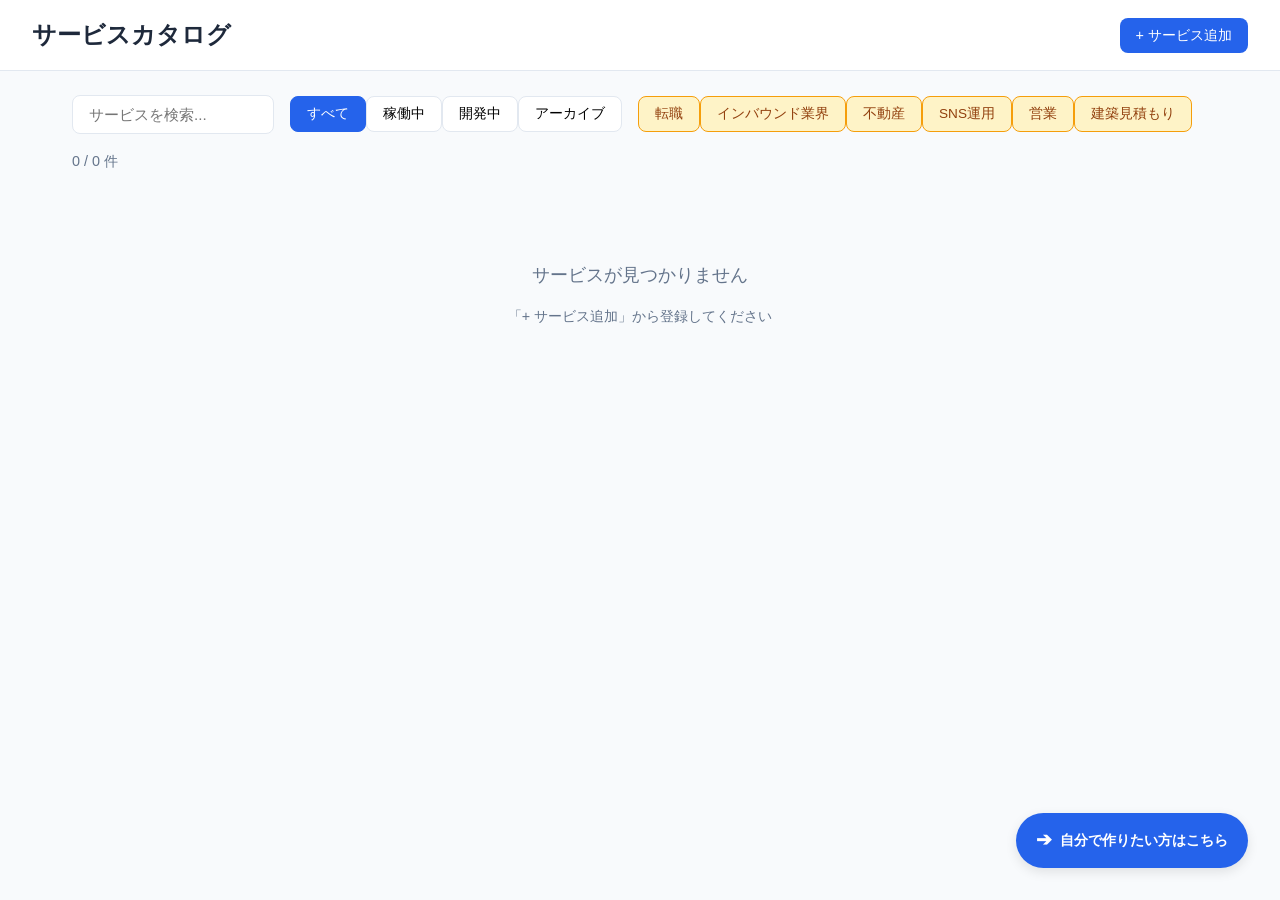
==== public/index.html @ 1c61c4a6 "Cloudflare Pages + D1構成に移行 - 静的ファイルをpublic/に移動 - Functions APIでD1データベース連携を追加 - schema.sql、wrangler.t" ====
<!DOCTYPE html>
<html lang="ja">
<head>
  <meta charset="UTF-8">
  <meta name="viewport" content="width=device-width, initial-scale=1.0">
  <title>サービスカタログ</title>
  <link rel="stylesheet" href="styles.css">
</head>
<body>
  <header class="header">
    <h1>サービスカタログ</h1>
    <div class="header-actions">
      <button class="btn btn-primary" onclick="openAddModal()">+ サービス追加</button>
    </div>
  </header>

  <div class="toolbar">
    <input type="text" class="search-box" id="searchBox" placeholder="サービスを検索...">
    <div id="filterButtons"></div>
    <div id="recommendedFilters"></div>
    <div id="industryFilter"></div>
    <span class="service-count" id="serviceCount"></span>
  </div>

  <div class="grid" id="serviceGrid"></div>

  <!-- Add / Edit Modal -->
  <div class="modal-overlay" id="modal">
    <div class="modal">
      <h2 id="modalTitle">サービス追加</h2>
      <input type="hidden" id="editId">
      <div class="form-group">
        <label>サービス名 *</label>
        <input type="text" id="fName" placeholder="My Awesome Tool">
      </div>
      <div class="form-group">
        <label>説明</label>
        <textarea id="fDesc" placeholder="このサービスの概要"></textarea>
      </div>
      <div class="form-group">
        <label>URL</label>
        <input type="text" id="fUrl" placeholder="https://example.pages.dev/my-tool">
      </div>
      <div class="form-group">
        <label>リポジトリURL</label>
        <input type="text" id="fRepo" placeholder="https://github.com/owner/repo">
      </div>
      <div class="form-group">
        <label>業界</label>
        <select id="fIndustry">
          <option value="">未選択</option>
          <option value="IT・通信">IT・通信</option>
          <option value="金融・保険">金融・保険</option>
          <option value="製造">製造</option>
          <option value="小売・EC">小売・EC</option>
          <option value="医療・ヘルスケア">医療・ヘルスケア</option>
          <option value="教育">教育</option>
          <option value="不動産・建設">不動産・建設</option>
          <option value="物流・運輸">物流・運輸</option>
          <option value="メディア・エンタメ">メディア・エンタメ</option>
          <option value="飲食・サービス">飲食・サービス</option>
          <option value="人材・HR">人材・HR</option>
          <option value="エネルギー">エネルギー</option>
          <option value="農業・食品">農業・食品</option>
          <option value="官公庁・公共">官公庁・公共</option>
          <option value="その他">その他</option>
        </select>
      </div>
      <div class="form-group">
        <label>タグ（カンマ区切り）</label>
        <input type="text" id="fTags" placeholder="AI, ツール, 自動化">
      </div>
      <div class="form-group">
        <label>画像URL（最大3枚）</label>
        <input type="text" id="fImage0" placeholder="画像1: https://example.com/image1.png" style="margin-bottom:0.4rem">
        <input type="text" id="fImage1" placeholder="画像2: https://example.com/image2.png" style="margin-bottom:0.4rem">
        <input type="text" id="fImage2" placeholder="画像3: https://example.com/image3.png">
      </div>
      <div class="form-group">
        <label>デモ動画URL</label>
        <input type="text" id="fDemoUrl" placeholder="https://youtube.com/watch?v=...">
      </div>
      <div class="form-group">
        <label>外注費</label>
        <input type="text" id="fCost" placeholder="30万円">
      </div>
      <div class="form-group">
        <label>ステータス</label>
        <select id="fStatus">
          <option value="active">稼働中</option>
          <option value="wip">開発中</option>
          <option value="archived">アーカイブ</option>
        </select>
      </div>
      <div class="form-group">
        <label>プラットフォーム</label>
        <select id="fPlatform">
          <option value="GitHub Pages">GitHub Pages</option>
          <option value="Cloudflare Pages">Cloudflare Pages</option>
          <option value="Vercel">Vercel</option>
          <option value="VPS">VPS</option>
          <option value="Other">その他</option>
        </select>
      </div>
      <div class="form-actions">
        <button class="btn btn-outline" onclick="closeModal()">キャンセル</button>
        <button class="btn btn-danger" id="deleteBtn" style="display:none" onclick="deleteService()">削除</button>
        <button class="btn btn-primary" onclick="saveService()">保存</button>
      </div>
    </div>
  </div>

  <a class="fab-contact" href="https://example.com/lp" target="_blank">
    <span class="fab-icon">&#10132;</span>
    <span class="fab-text">自分で作りたい方はこちら</span>
  </a>

  <script src="app.js"></script>
</body>
</html>
---- public/styles.css ----
:root {
  --primary: #2563eb;
  --primary-hover: #1d4ed8;
  --bg: #f8fafc;
  --card-bg: #ffffff;
  --text: #1e293b;
  --text-secondary: #64748b;
  --border: #e2e8f0;
  --tag-bg: #eff6ff;
  --tag-text: #2563eb;
  --success: #22c55e;
  --warning: #f59e0b;
  --danger: #ef4444;
  --shadow: 0 1px 3px rgba(0,0,0,0.1);
  --shadow-lg: 0 4px 12px rgba(0,0,0,0.1);
  --radius: 12px;
}

* { margin: 0; padding: 0; box-sizing: border-box; }

body {
  font-family: -apple-system, BlinkMacSystemFont, 'Segoe UI', Roboto, sans-serif;
  background: var(--bg);
  color: var(--text);
  line-height: 1.6;
}

/* Header */
.header {
  background: var(--card-bg);
  border-bottom: 1px solid var(--border);
  padding: 1rem 2rem;
  display: flex;
  align-items: center;
  justify-content: space-between;
  position: sticky;
  top: 0;
  z-index: 100;
}

.header h1 {
  font-size: 1.5rem;
  font-weight: 700;
}

.header-actions {
  display: flex;
  gap: 0.75rem;
  align-items: center;
}

/* Search & Filter */
.toolbar {
  max-width: 1200px;
  margin: 1.5rem auto;
  padding: 0 2rem;
  display: flex;
  gap: 1rem;
  flex-wrap: wrap;
  align-items: center;
}

.search-box {
  flex: 1;
  min-width: 200px;
  padding: 0.6rem 1rem;
  border: 1px solid var(--border);
  border-radius: 8px;
  font-size: 0.95rem;
  outline: none;
  transition: border-color 0.2s;
}

.search-box:focus {
  border-color: var(--primary);
}

.filter-btn {
  padding: 0.5rem 1rem;
  border: 1px solid var(--border);
  border-radius: 8px;
  background: var(--card-bg);
  cursor: pointer;
  font-size: 0.85rem;
  transition: all 0.2s;
}

.filter-btn:hover, .filter-btn.active {
  background: var(--primary);
  color: #fff;
  border-color: var(--primary);
}

.service-count {
  color: var(--text-secondary);
  font-size: 0.9rem;
  white-space: nowrap;
}

/* Grid */
.grid {
  max-width: 1200px;
  margin: 0 auto;
  padding: 0 2rem 2rem;
  display: grid;
  grid-template-columns: repeat(auto-fill, minmax(320px, 1fr));
  gap: 1.25rem;
}

/* Card */
.card {
  background: var(--card-bg);
  border: 1px solid var(--border);
  border-radius: var(--radius);
  padding: 1.5rem;
  transition: box-shadow 0.2s, transform 0.2s;
  display: flex;
  flex-direction: column;
  gap: 0.75rem;
}

.card:hover {
  box-shadow: var(--shadow-lg);
  transform: translateY(-2px);
}

.card-header {
  display: flex;
  justify-content: space-between;
  align-items: flex-start;
}

.card-title {
  font-size: 1.1rem;
  font-weight: 600;
}

.status-badge {
  font-size: 0.7rem;
  padding: 0.2rem 0.6rem;
  border-radius: 999px;
  font-weight: 600;
  text-transform: uppercase;
  white-space: nowrap;
}

.status-active { background: #dcfce7; color: #166534; }
.status-wip { background: #fef3c7; color: #92400e; }
.status-archived { background: #f1f5f9; color: #475569; }

.card-desc {
  color: var(--text-secondary);
  font-size: 0.9rem;
  flex: 1;
}

.card-tags {
  display: flex;
  flex-wrap: wrap;
  gap: 0.4rem;
}

.tag {
  background: var(--tag-bg);
  color: var(--tag-text);
  font-size: 0.75rem;
  padding: 0.15rem 0.5rem;
  border-radius: 999px;
  font-weight: 500;
}

.industry-badge {
  background: #f0fdf4;
  color: #166534;
  font-size: 0.75rem;
  padding: 0.15rem 0.5rem;
  border-radius: 999px;
  font-weight: 600;
  border: 1px solid #bbf7d0;
}

.industry-select {
  padding: 0.5rem 1rem;
  border: 1px solid var(--border);
  border-radius: 8px;
  background: var(--card-bg);
  font-size: 0.85rem;
  cursor: pointer;
  outline: none;
}

.industry-select:focus {
  border-color: var(--primary);
}

.card-meta {
  display: flex;
  justify-content: space-between;
  align-items: center;
  font-size: 0.8rem;
  color: var(--text-secondary);
  border-top: 1px solid var(--border);
  padding-top: 0.75rem;
}

.card-links a {
  color: var(--primary);
  text-decoration: none;
  font-size: 0.85rem;
  font-weight: 500;
  margin-left: 1rem;
}

.card-links a:hover {
  text-decoration: underline;
}

/* Buttons */
.btn {
  padding: 0.5rem 1rem;
  border: none;
  border-radius: 8px;
  cursor: pointer;
  font-size: 0.9rem;
  font-weight: 500;
  transition: all 0.2s;
}

.btn-primary {
  background: var(--primary);
  color: #fff;
}

.btn-primary:hover {
  background: var(--primary-hover);
}

.btn-outline {
  background: transparent;
  border: 1px solid var(--border);
  color: var(--text);
}

.btn-outline:hover {
  background: var(--bg);
}

.btn-danger {
  background: var(--danger);
  color: #fff;
}

.btn-sm {
  padding: 0.3rem 0.7rem;
  font-size: 0.8rem;
}

/* Modal */
.modal-overlay {
  display: none;
  position: fixed;
  inset: 0;
  background: rgba(0,0,0,0.5);
  z-index: 200;
  align-items: center;
  justify-content: center;
}

.modal-overlay.open {
  display: flex;
}

.modal {
  background: var(--card-bg);
  border-radius: var(--radius);
  padding: 2rem;
  width: 90%;
  max-width: 560px;
  max-height: 90vh;
  overflow-y: auto;
  box-shadow: var(--shadow-lg);
}

.modal h2 {
  margin-bottom: 1.5rem;
  font-size: 1.3rem;
}

.form-group {
  margin-bottom: 1rem;
}

.form-group label {
  display: block;
  font-size: 0.85rem;
  font-weight: 600;
  margin-bottom: 0.3rem;
  color: var(--text-secondary);
}

.form-group input,
.form-group textarea,
.form-group select {
  width: 100%;
  padding: 0.6rem 0.8rem;
  border: 1px solid var(--border);
  border-radius: 8px;
  font-size: 0.9rem;
  font-family: inherit;
  outline: none;
}

.form-group input:focus,
.form-group textarea:focus,
.form-group select:focus {
  border-color: var(--primary);
}

.form-group textarea {
  resize: vertical;
  min-height: 60px;
}

.form-actions {
  display: flex;
  justify-content: flex-end;
  gap: 0.75rem;
  margin-top: 1.5rem;
}

/* GitHub Settings */
.settings-bar {
  max-width: 1200px;
  margin: 0 auto;
  padding: 0.75rem 2rem;
}

.settings-toggle {
  font-size: 0.85rem;
  color: var(--text-secondary);
  cursor: pointer;
  display: inline-flex;
  align-items: center;
  gap: 0.3rem;
}

.settings-panel {
  display: none;
  background: var(--card-bg);
  border: 1px solid var(--border);
  border-radius: var(--radius);
  padding: 1rem 1.5rem;
  margin-top: 0.5rem;
}

.settings-panel.open {
  display: block;
}

.settings-row {
  display: flex;
  gap: 1rem;
  flex-wrap: wrap;
  align-items: flex-end;
}

.settings-row .form-group {
  flex: 1;
  min-width: 180px;
  margin-bottom: 0;
}

/* Empty state */
.empty-state {
  text-align: center;
  padding: 4rem 2rem;
  color: var(--text-secondary);
  grid-column: 1 / -1;
}

.empty-state p {
  font-size: 1.1rem;
  margin-bottom: 1rem;
}

/* Card images slider */
.card-images {
  margin: -1.5rem -1.5rem 0.75rem;
  border-radius: var(--radius) var(--radius) 0 0;
  overflow: hidden;
  position: relative;
  height: 180px;
}

.card-images img {
  width: 100%;
  height: 180px;
  object-fit: cover;
  display: none;
  position: absolute;
  top: 0;
  left: 0;
}

.card-images img.active {
  display: block;
}

.image-dots {
  position: absolute;
  bottom: 8px;
  left: 50%;
  transform: translateX(-50%);
  display: flex;
  gap: 6px;
}

.dot {
  width: 8px;
  height: 8px;
  border-radius: 50%;
  background: rgba(255,255,255,0.5);
  cursor: pointer;
  transition: background 0.2s;
}

.dot.active {
  background: #fff;
}

/* Card cost */
.card-cost {
  font-size: 0.85rem;
  font-weight: 600;
  color: var(--primary);
  background: var(--tag-bg);
  padding: 0.3rem 0.6rem;
  border-radius: 6px;
  display: inline-block;
}

/* Recommended filters */
.recommended-btn {
  background: #fef3c7;
  border-color: #f59e0b;
  color: #92400e;
}

.recommended-btn:hover, .recommended-btn.active {
  background: #f59e0b;
  color: #fff;
  border-color: #f59e0b;
}

/* Floating contact button */
.fab-contact {
  position: fixed;
  bottom: 2rem;
  right: 2rem;
  background: var(--primary);
  color: #fff;
  padding: 0.75rem 1.25rem;
  border-radius: 999px;
  text-decoration: none;
  font-size: 0.9rem;
  font-weight: 600;
  box-shadow: var(--shadow-lg);
  display: flex;
  align-items: center;
  gap: 0.5rem;
  z-index: 150;
  transition: background 0.2s, transform 0.2s;
}

.fab-contact:hover {
  background: var(--primary-hover);
  transform: translateY(-2px);
}

.fab-icon {
  font-size: 1.2rem;
}

/* Responsive */
@media (max-width: 640px) {
  .header {
    padding: 1rem;
    flex-direction: column;
    gap: 0.75rem;
  }

  .toolbar {
    padding: 0 1rem;
  }

  .grid {
    padding: 0 1rem 1rem;
    grid-template-columns: 1fr;
  }

  .settings-row {
    flex-direction: column;
  }
}
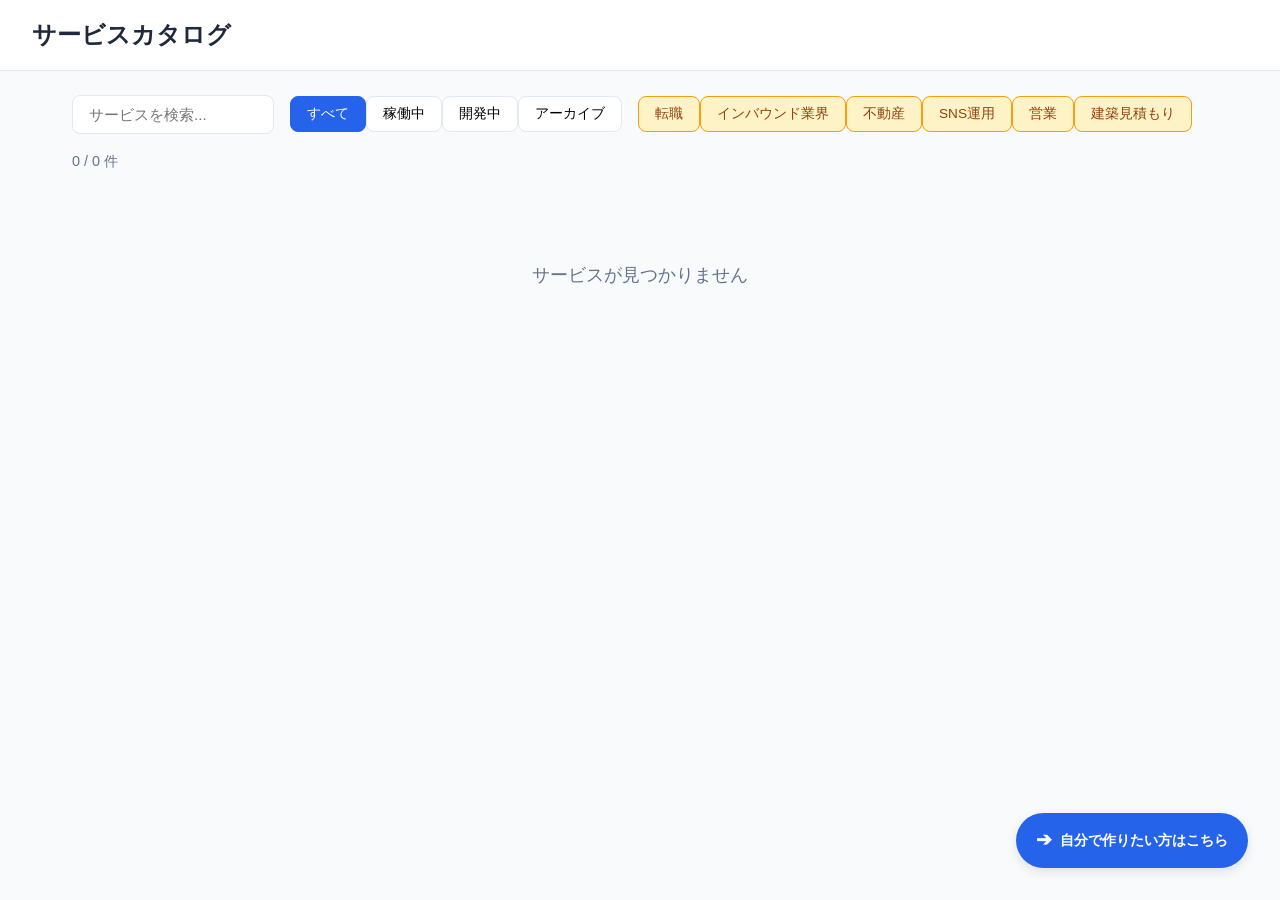
==== commit dbed16a8: "管理画面を追加し、公開カタログを閲覧専用にする - 公開ページからCRUD機能（追加・編集・削除）を除去 - /admin/ にパスワード認証付きの管理画面を作成 - APIのPOST/PUT/DEL" ====
--- a/public/index.html
+++ b/public/index.html
@@ -9,9 +9,7 @@
 <body>
   <header class="header">
     <h1>サービスカタログ</h1>
-    <div class="header-actions">
-      <button class="btn btn-primary" onclick="openAddModal()">+ サービス追加</button>
-    </div>
+    <div class="header-actions"></div>
   </header>
 
   <div class="toolbar">
@@ -24,91 +22,6 @@
 
   <div class="grid" id="serviceGrid"></div>
 
-  <!-- Add / Edit Modal -->
-  <div class="modal-overlay" id="modal">
-    <div class="modal">
-      <h2 id="modalTitle">サービス追加</h2>
-      <input type="hidden" id="editId">
-      <div class="form-group">
-        <label>サービス名 *</label>
-        <input type="text" id="fName" placeholder="My Awesome Tool">
-      </div>
-      <div class="form-group">
-        <label>説明</label>
-        <textarea id="fDesc" placeholder="このサービスの概要"></textarea>
-      </div>
-      <div class="form-group">
-        <label>URL</label>
-        <input type="text" id="fUrl" placeholder="https://example.pages.dev/my-tool">
-      </div>
-      <div class="form-group">
-        <label>リポジトリURL</label>
-        <input type="text" id="fRepo" placeholder="https://github.com/owner/repo">
-      </div>
-      <div class="form-group">
-        <label>業界</label>
-        <select id="fIndustry">
-          <option value="">未選択</option>
-          <option value="IT・通信">IT・通信</option>
-          <option value="金融・保険">金融・保険</option>
-          <option value="製造">製造</option>
-          <option value="小売・EC">小売・EC</option>
-          <option value="医療・ヘルスケア">医療・ヘルスケア</option>
-          <option value="教育">教育</option>
-          <option value="不動産・建設">不動産・建設</option>
-          <option value="物流・運輸">物流・運輸</option>
-          <option value="メディア・エンタメ">メディア・エンタメ</option>
-          <option value="飲食・サービス">飲食・サービス</option>
-          <option value="人材・HR">人材・HR</option>
-          <option value="エネルギー">エネルギー</option>
-          <option value="農業・食品">農業・食品</option>
-          <option value="官公庁・公共">官公庁・公共</option>
-          <option value="その他">その他</option>
-        </select>
-      </div>
-      <div class="form-group">
-        <label>タグ（カンマ区切り）</label>
-        <input type="text" id="fTags" placeholder="AI, ツール, 自動化">
-      </div>
-      <div class="form-group">
-        <label>画像URL（最大3枚）</label>
-        <input type="text" id="fImage0" placeholder="画像1: https://example.com/image1.png" style="margin-bottom:0.4rem">
-        <input type="text" id="fImage1" placeholder="画像2: https://example.com/image2.png" style="margin-bottom:0.4rem">
-        <input type="text" id="fImage2" placeholder="画像3: https://example.com/image3.png">
-      </div>
-      <div class="form-group">
-        <label>デモ動画URL</label>
-        <input type="text" id="fDemoUrl" placeholder="https://youtube.com/watch?v=...">
-      </div>
-      <div class="form-group">
-        <label>外注費</label>
-        <input type="text" id="fCost" placeholder="30万円">
-      </div>
-      <div class="form-group">
-        <label>ステータス</label>
-        <select id="fStatus">
-          <option value="active">稼働中</option>
-          <option value="wip">開発中</option>
-          <option value="archived">アーカイブ</option>
-        </select>
-      </div>
-      <div class="form-group">
-        <label>プラットフォーム</label>
-        <select id="fPlatform">
-          <option value="GitHub Pages">GitHub Pages</option>
-          <option value="Cloudflare Pages">Cloudflare Pages</option>
-          <option value="Vercel">Vercel</option>
-          <option value="VPS">VPS</option>
-          <option value="Other">その他</option>
-        </select>
-      </div>
-      <div class="form-actions">
-        <button class="btn btn-outline" onclick="closeModal()">キャンセル</button>
-        <button class="btn btn-danger" id="deleteBtn" style="display:none" onclick="deleteService()">削除</button>
-        <button class="btn btn-primary" onclick="saveService()">保存</button>
-      </div>
-    </div>
-  </div>
 
   <a class="fab-contact" href="https://example.com/lp" target="_blank">
     <span class="fab-icon">&#10132;</span>
--- a/public/styles.css
+++ b/public/styles.css
@@ -481,6 +481,78 @@
   font-size: 1.2rem;
 }
 
+/* Image upload */
+.image-upload-area {
+  border: 2px dashed var(--border);
+  border-radius: 8px;
+  padding: 1rem;
+}
+
+.image-previews {
+  display: flex;
+  gap: 0.75rem;
+  flex-wrap: wrap;
+  margin-bottom: 0.5rem;
+}
+
+.image-previews:empty {
+  margin-bottom: 0;
+}
+
+.image-preview-item {
+  position: relative;
+  width: 100px;
+  height: 100px;
+  border-radius: 8px;
+  overflow: hidden;
+  border: 1px solid var(--border);
+}
+
+.image-preview-item img {
+  width: 100%;
+  height: 100%;
+  object-fit: cover;
+}
+
+.image-remove-btn {
+  position: absolute;
+  top: 4px;
+  right: 4px;
+  width: 22px;
+  height: 22px;
+  border: none;
+  border-radius: 50%;
+  background: rgba(0,0,0,0.6);
+  color: #fff;
+  font-size: 14px;
+  line-height: 1;
+  cursor: pointer;
+  display: flex;
+  align-items: center;
+  justify-content: center;
+}
+
+.image-remove-btn:hover {
+  background: var(--danger);
+}
+
+.upload-btn {
+  display: inline-block;
+  padding: 0.5rem 1rem;
+  border: 1px solid var(--border);
+  border-radius: 8px;
+  background: var(--card-bg);
+  color: var(--text-secondary);
+  font-size: 0.85rem;
+  cursor: pointer;
+  transition: all 0.2s;
+}
+
+.upload-btn:hover {
+  border-color: var(--primary);
+  color: var(--primary);
+}
+
 /* Responsive */
 @media (max-width: 640px) {
   .header {
